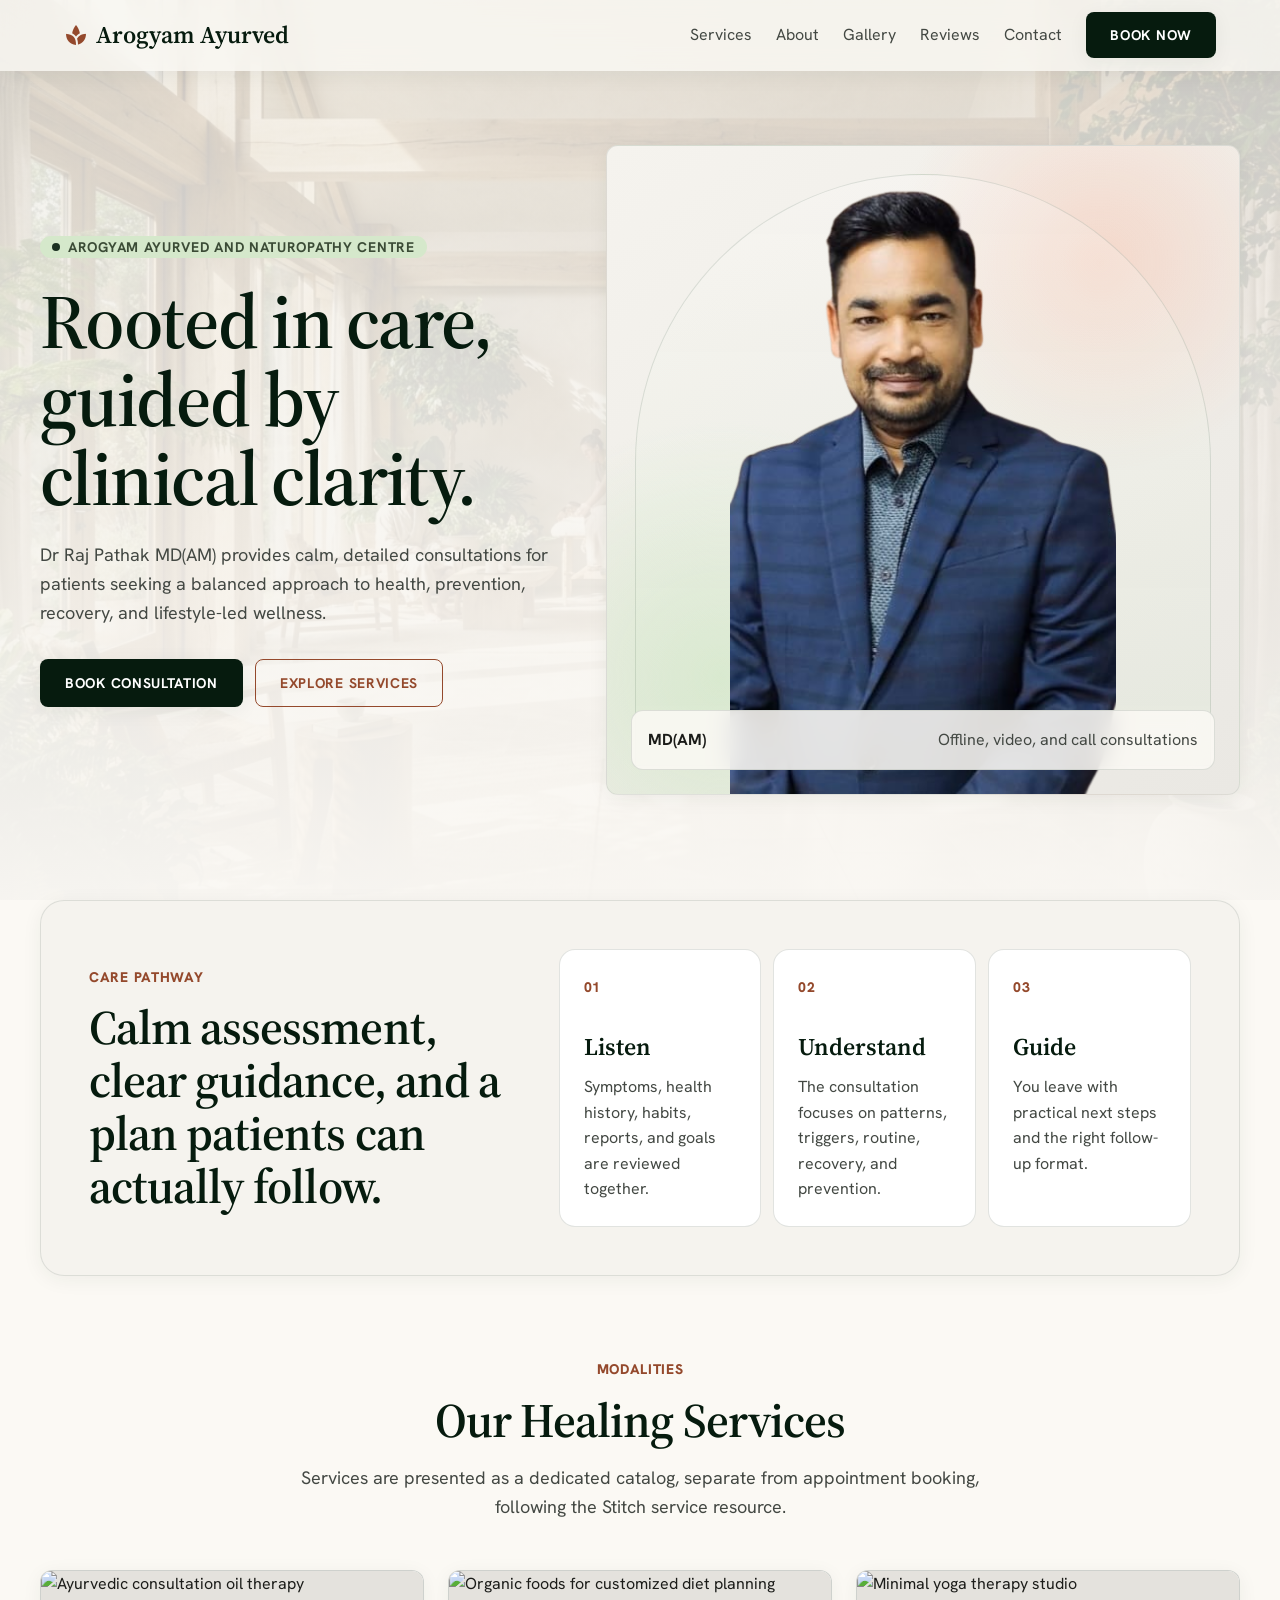
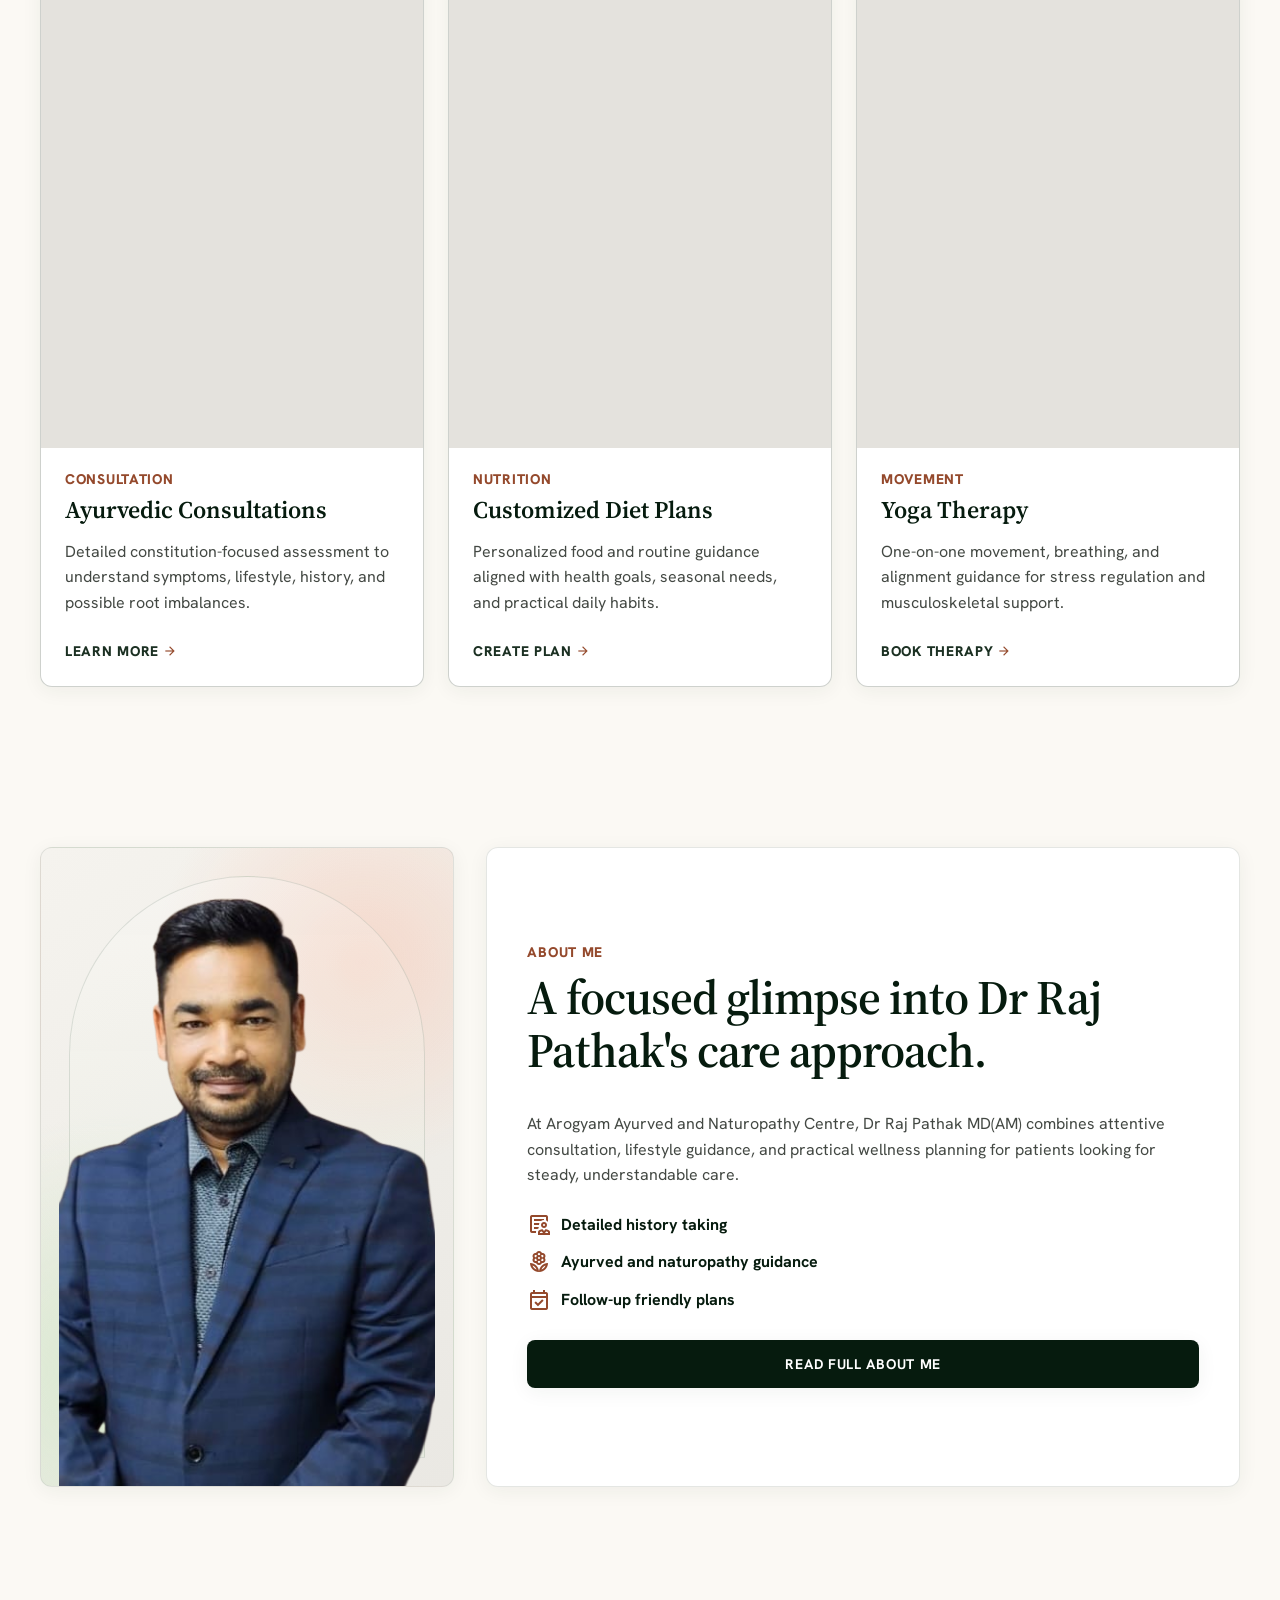
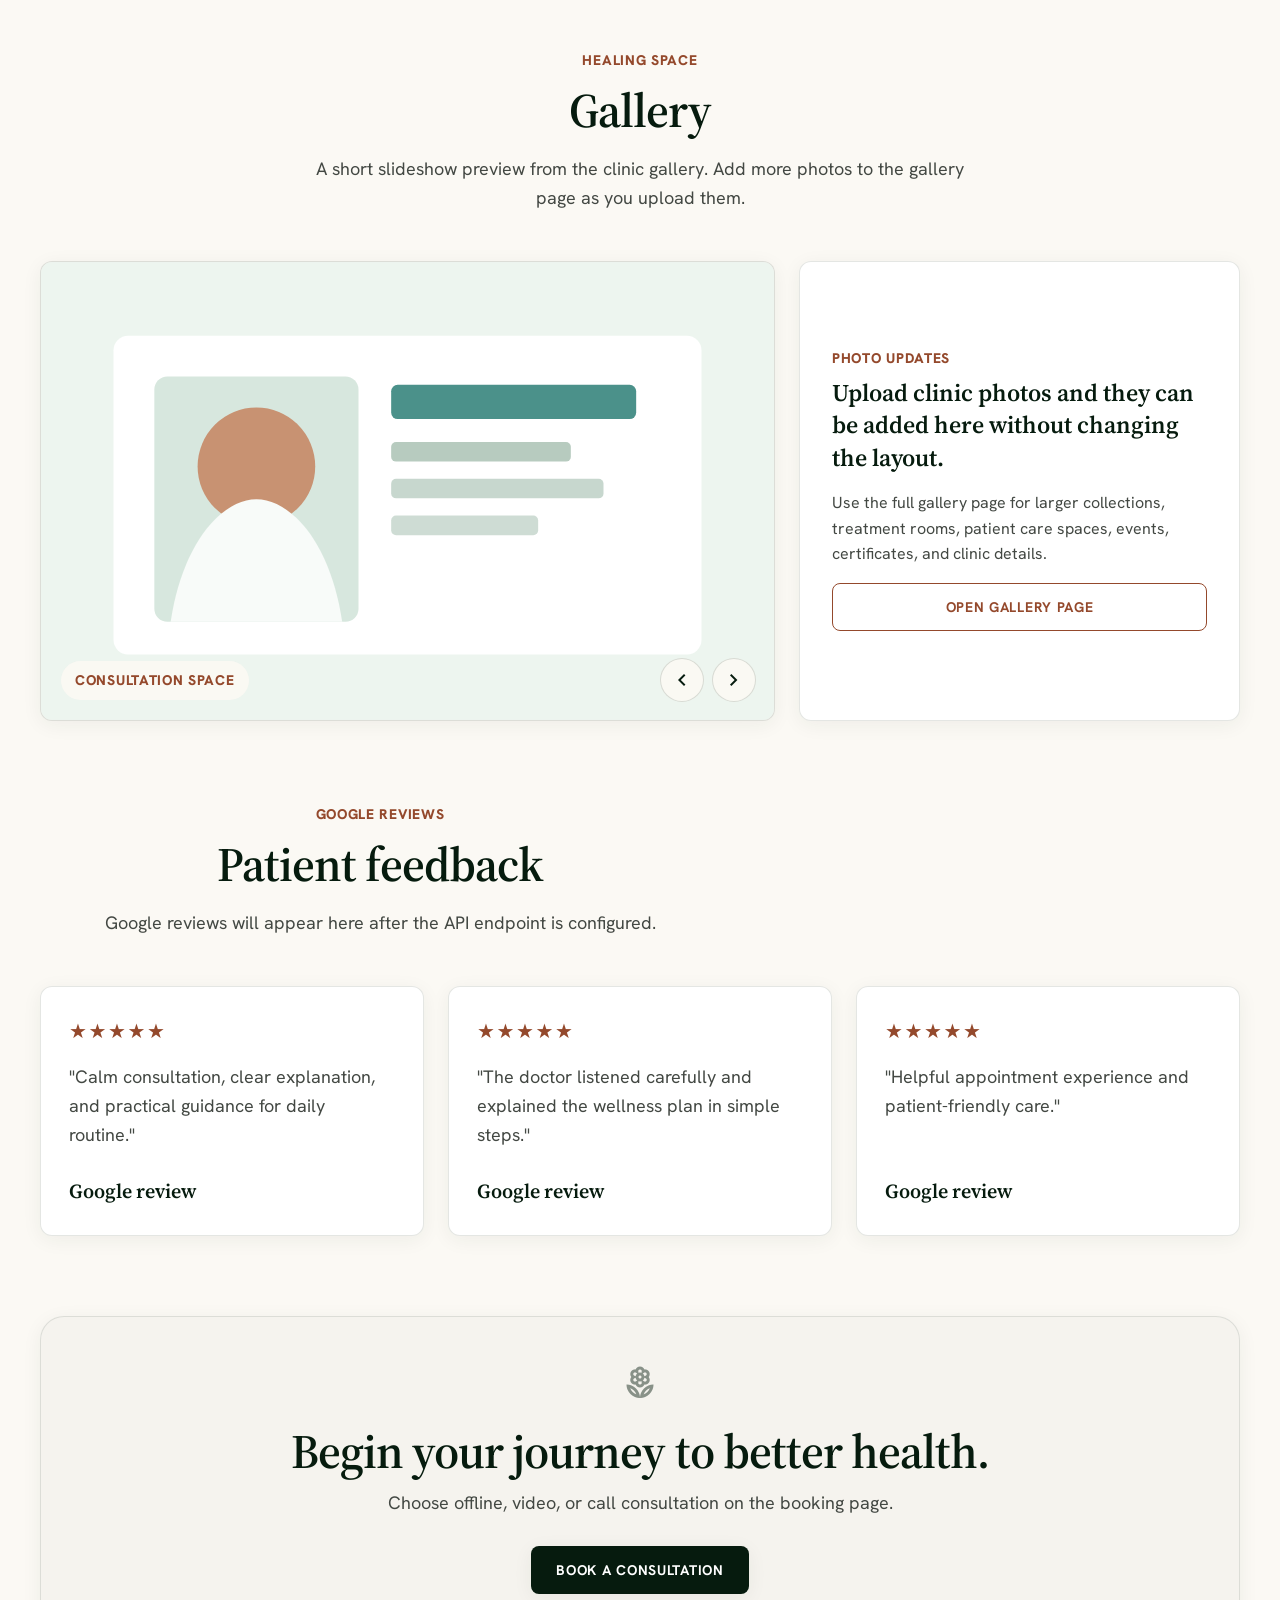
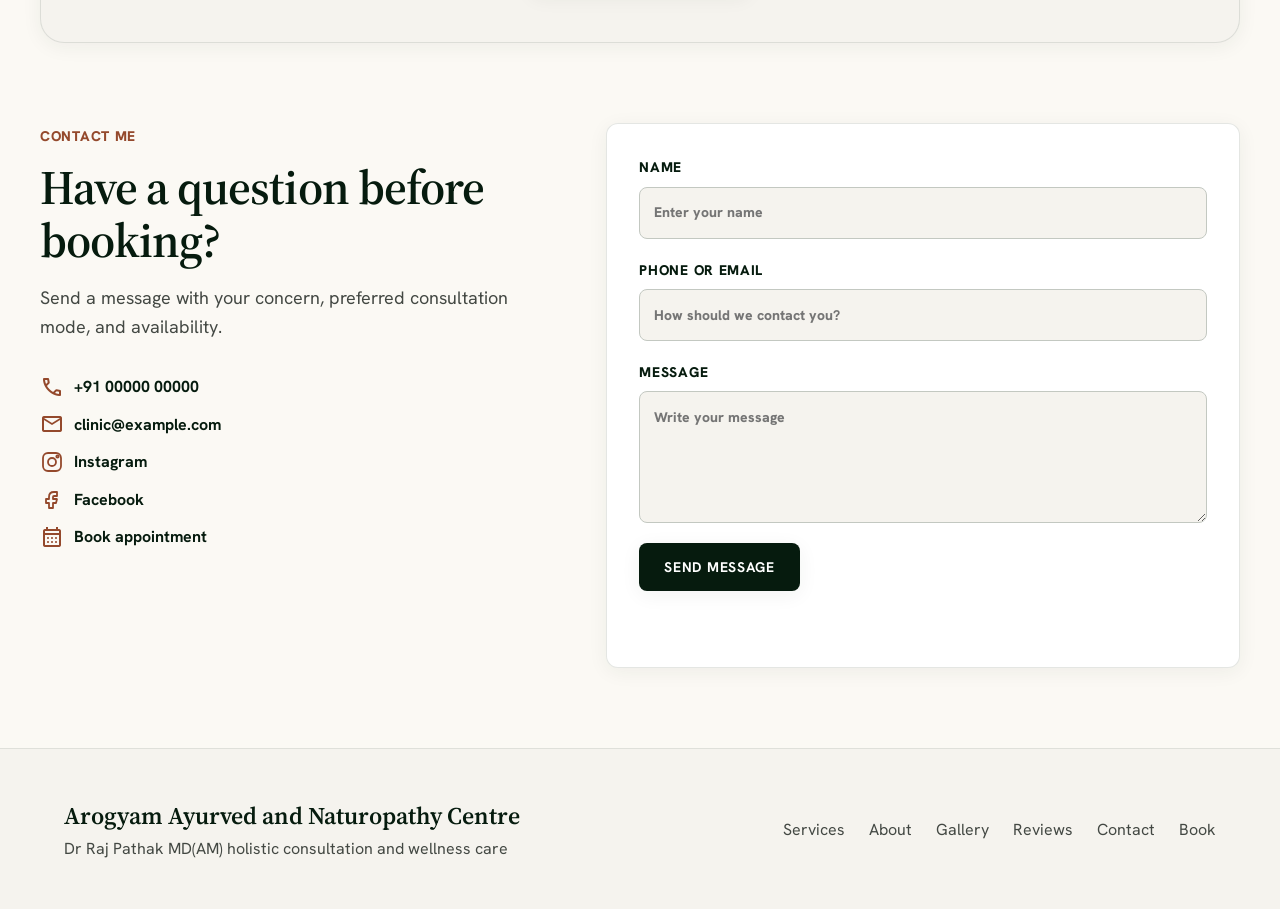
==== index.html @ 29e3ee37 "initial commit" ====
<!doctype html>
<html lang="en">
  <head>
    <meta charset="UTF-8" />
    <meta name="viewport" content="width=device-width, initial-scale=1.0" />
    <meta name="description" content="Arogyam Ayurved and Naturopathy Centre holistic consultation, wellness services, gallery, reviews, and appointment booking." />
    <title>Arogyam Ayurved and Naturopathy Centre | Dr Raj Pathak MD(AM)</title>
    <link rel="preconnect" href="https://fonts.googleapis.com" />
    <link rel="preconnect" href="https://fonts.gstatic.com" crossorigin />
    <link href="https://fonts.googleapis.com/css2?family=Hanken+Grotesk:wght@400;600;700;800&family=Source+Serif+4:opsz,wght@8..60,500;8..60,600&display=swap" rel="stylesheet" />
    <link href="https://fonts.googleapis.com/css2?family=Material+Symbols+Outlined:wght,FILL@100..700,0..1&display=swap" rel="stylesheet" />
    <link rel="stylesheet" href="styles.css" />
  </head>
  <body>
    <div class="shader-bg" aria-hidden="true">
      <canvas id="shader-canvas"></canvas>
    </div>

    <header class="site-header" data-header>
      <a class="brand" href="#home" aria-label="Arogyam Ayurved and Naturopathy Centre home">
        <span class="material-symbols-outlined brand-icon">spa</span>
        <span>Arogyam Ayurved</span>
      </a>
      <button class="nav-toggle" type="button" aria-label="Open navigation" aria-expanded="false" data-nav-toggle>
        <span class="material-symbols-outlined">menu</span>
      </button>
      <nav class="site-nav" data-nav>
        <a href="#services">Services</a>
        <a href="about-me.html">About</a>
        <a href="gallery.html">Gallery</a>
        <a href="#reviews">Reviews</a>
        <a href="#contact">Contact</a>
        <a class="nav-cta" href="consultation.html">Book Now</a>
      </nav>
    </header>

    <main>
      <section class="hero section-shell reveal" id="home">
        <div class="hero-copy">
          <span class="chip"><span></span>Arogyam Ayurved and Naturopathy Centre</span>
          <h1>Rooted in care, guided by clinical clarity.</h1>
          <p>
            Dr Raj Pathak MD(AM) provides calm, detailed consultations for patients seeking a balanced approach to health,
            prevention, recovery, and lifestyle-led wellness.
          </p>
          <div class="action-row">
            <a class="btn btn-primary" href="consultation.html">Book Consultation</a>
            <a class="btn btn-secondary" href="#services">Explore Services</a>
          </div>
        </div>
        <div class="hero-photo soft-glow">
          <img src="assets/dr-raj-pathak_placeholder.png" alt="Dr Raj Pathak MD(AM)" />
          <div class="photo-note">
            <strong>MD(AM)</strong>
            <span>Offline, video, and call consultations</span>
          </div>
        </div>
      </section>

      <section class="section-shell care-path reveal">
        <div>
          <span class="eyebrow">Care pathway</span>
          <h2>Calm assessment, clear guidance, and a plan patients can actually follow.</h2>
        </div>
        <div class="path-steps">
          <article>
            <span>01</span>
            <strong>Listen</strong>
            <p>Symptoms, health history, habits, reports, and goals are reviewed together.</p>
          </article>
          <article>
            <span>02</span>
            <strong>Understand</strong>
            <p>The consultation focuses on patterns, triggers, routine, recovery, and prevention.</p>
          </article>
          <article>
            <span>03</span>
            <strong>Guide</strong>
            <p>You leave with practical next steps and the right follow-up format.</p>
          </article>
        </div>
      </section>

      <section class="section-shell services-section" id="services">
        <div class="section-heading reveal">
          <span class="eyebrow">Modalities</span>
          <h2>Our Healing Services</h2>
          <p>
            Services are presented as a dedicated catalog, separate from appointment booking, following the Stitch service resource.
          </p>
        </div>

        <div class="services-grid">
          <article class="service-card reveal delay-1">
            <div class="service-image">
              <img src="https://lh3.googleusercontent.com/aida-public/[base64]" alt="Ayurvedic consultation oil therapy" />
            </div>
            <div class="service-body">
              <span>Consultation</span>
              <h3>Ayurvedic Consultations</h3>
              <p>Detailed constitution-focused assessment to understand symptoms, lifestyle, history, and possible root imbalances.</p>
              <a href="service-ayurvedic.html">Learn More <span class="material-symbols-outlined">arrow_forward</span></a>
            </div>
          </article>

          <article class="service-card reveal delay-2">
            <div class="service-image">
              <img src="https://lh3.googleusercontent.com/aida-public/[base64]" alt="Organic foods for customized diet planning" />
            </div>
            <div class="service-body">
              <span>Nutrition</span>
              <h3>Customized Diet Plans</h3>
              <p>Personalized food and routine guidance aligned with health goals, seasonal needs, and practical daily habits.</p>
              <a href="service-diet.html">Create Plan <span class="material-symbols-outlined">arrow_forward</span></a>
            </div>
          </article>

          <article class="service-card reveal delay-3">
            <div class="service-image">
              <img src="https://lh3.googleusercontent.com/aida-public/[base64]" alt="Minimal yoga therapy studio" />
            </div>
            <div class="service-body">
              <span>Movement</span>
              <h3>Yoga Therapy</h3>
              <p>One-on-one movement, breathing, and alignment guidance for stress regulation and musculoskeletal support.</p>
              <a href="service-yoga.html">Book Therapy <span class="material-symbols-outlined">arrow_forward</span></a>
            </div>
          </article>
        </div>
      </section>

      <section class="section-shell about-window" id="about">
        <div class="about-photo about-window-photo soft-glow reveal">
          <img src="assets/dr-raj-pathak_placeholder.png" alt="Dr Raj Pathak portrait" />
        </div>
        <div class="about-window-card reveal delay-1">
          <span class="eyebrow">About me</span>
          <h2>A focused glimpse into Dr Raj Pathak's care approach.</h2>
          <p>
            At Arogyam Ayurved and Naturopathy Centre, Dr Raj Pathak MD(AM) combines attentive consultation,
            lifestyle guidance, and practical wellness planning for patients looking for steady, understandable care.
          </p>
          <div class="about-window-points">
            <span><span class="material-symbols-outlined">clinical_notes</span> Detailed history taking</span>
            <span><span class="material-symbols-outlined">local_florist</span> Ayurved and naturopathy guidance</span>
            <span><span class="material-symbols-outlined">event_available</span> Follow-up friendly plans</span>
          </div>
          <a class="btn btn-primary" href="about-me.html">Read Full About Me</a>
        </div>
      </section>

      <section class="section-shell gallery-section" id="gallery">
        <div class="section-heading reveal">
          <span class="eyebrow">Healing space</span>
          <h2>Gallery</h2>
          <p>A short slideshow preview from the clinic gallery. Add more photos to the gallery page as you upload them.</p>
        </div>
        <div class="gallery-preview reveal">
          <div class="slideshow" data-slideshow>
            <figure class="slide active">
              <img src="assets/gallery-reception.svg" alt="Arogyam clinic reception area" />
              <figcaption>Reception and welcome area</figcaption>
            </figure>
            <figure class="slide">
              <img src="assets/gallery-consultation.svg" alt="Consultation room at Arogyam Ayurved" />
              <figcaption>Consultation space</figcaption>
            </figure>
            <figure class="slide">
              <img src="assets/gallery-patient-care.svg" alt="Patient care at Arogyam clinic" />
              <figcaption>Patient care</figcaption>
            </figure>
            <figure class="slide">
              <img src="assets/gallery-wellness.svg" alt="Wellness therapy setup" />
              <figcaption>Wellness and therapy</figcaption>
            </figure>
            <div class="slide-controls" aria-label="Gallery slideshow controls">
              <button type="button" data-slide-prev aria-label="Previous gallery photo"><span class="material-symbols-outlined">chevron_left</span></button>
              <button type="button" data-slide-next aria-label="Next gallery photo"><span class="material-symbols-outlined">chevron_right</span></button>
            </div>
          </div>
          <div class="gallery-preview-copy">
            <span class="eyebrow">Photo updates</span>
            <h3>Upload clinic photos and they can be added here without changing the layout.</h3>
            <p>Use the full gallery page for larger collections, treatment rooms, patient care spaces, events, certificates, and clinic details.</p>
            <a class="btn btn-secondary" href="gallery.html">Open Gallery Page</a>
          </div>
        </div>
      </section>

      <section class="section-shell reviews-section reveal" id="reviews">
        <div class="section-heading">
          <span class="eyebrow">Google reviews</span>
          <h2>Patient feedback</h2>
          <p data-reviews-status>Loading Google reviews from the clinic profile...</p>
        </div>
        <div class="reviews-grid" data-reviews>
          <article class="review-card">
            <div class="review-stars" aria-label="5 out of 5 stars">★★★★★</div>
            <p>"Calm consultation, clear explanation, and practical guidance for daily routine."</p>
            <strong>Google review</strong>
          </article>
          <article class="review-card">
            <div class="review-stars" aria-label="5 out of 5 stars">★★★★★</div>
            <p>"The doctor listened carefully and explained the wellness plan in simple steps."</p>
            <strong>Google review</strong>
          </article>
          <article class="review-card">
            <div class="review-stars" aria-label="5 out of 5 stars">★★★★★</div>
            <p>"Helpful appointment experience and patient-friendly care."</p>
            <strong>Google review</strong>
          </article>
        </div>
      </section>

      <section class="section-shell cta-panel reveal">
        <span class="material-symbols-outlined">local_florist</span>
        <h2>Begin your journey to better health.</h2>
        <p>Choose offline, video, or call consultation on the booking page.</p>
        <a class="btn btn-primary" href="consultation.html">Book a Consultation</a>
      </section>

      <section class="section-shell contact-section reveal" id="contact">
        <div>
          <span class="eyebrow">Contact me</span>
          <h2>Have a question before booking?</h2>
          <p>Send a message with your concern, preferred consultation mode, and availability.</p>
          <div class="contact-methods">
            <a href="tel:+910000000000"><span class="material-symbols-outlined">call</span> +91 00000 00000</a>
            <a href="mailto:clinic@example.com"><span class="material-symbols-outlined">mail</span> clinic@example.com</a>
            <a href="https://www.instagram.com/" target="_blank" rel="noreferrer" aria-label="Instagram profile">
              <svg class="social-icon" viewBox="0 0 24 24" aria-hidden="true"><rect x="3" y="3" width="18" height="18" rx="5"></rect><circle cx="12" cy="12" r="4"></circle><circle cx="17.5" cy="6.5" r="1.2"></circle></svg>
              Instagram
            </a>
            <a href="https://www.facebook.com/" target="_blank" rel="noreferrer" aria-label="Facebook page">
              <svg class="social-icon" viewBox="0 0 24 24" aria-hidden="true"><path d="M14 8h3V4h-3c-3 0-5 2-5 5v2H6v4h3v5h4v-5h3l1-4h-4V9c0-.6.4-1 1-1Z"></path></svg>
              Facebook
            </a>
            <a href="consultation.html"><span class="material-symbols-outlined">calendar_month</span> Book appointment</a>
          </div>
        </div>
        <form class="contact-form" data-contact-form>
          <label>
            Name
            <input name="name" type="text" required placeholder="Enter your name" />
          </label>
          <label>
            Phone or email
            <input name="contact" type="text" required placeholder="How should we contact you?" />
          </label>
          <label>
            Message
            <textarea name="message" rows="4" required placeholder="Write your message"></textarea>
          </label>
          <button class="btn btn-primary" type="submit">Send Message</button>
          <p class="form-status" role="status" aria-live="polite" data-contact-status></p>
        </form>
      </section>
    </main>

    <footer class="site-footer">
      <div>
        <strong>Arogyam Ayurved and Naturopathy Centre</strong>
        <span>Dr Raj Pathak MD(AM) holistic consultation and wellness care</span>
      </div>
      <nav>
        <a href="#services">Services</a>
        <a href="about-me.html">About</a>
        <a href="gallery.html">Gallery</a>
        <a href="#reviews">Reviews</a>
        <a href="#contact">Contact</a>
        <a href="consultation.html">Book</a>
      </nav>
    </footer>

    <script src="script.js"></script>
  </body>
</html>
---- styles.css ----
:root {
  --surface: #fbf9f4;
  --surface-container-lowest: #ffffff;
  --surface-container-low: #f5f3ee;
  --surface-container: #f0eee9;
  --surface-container-high: #eae8e3;
  --surface-variant: #e4e2dd;
  --on-surface: #1b1c19;
  --on-surface-variant: #434843;
  --outline: #737973;
  --outline-variant: #c3c8c1;
  --primary: #061b0e;
  --primary-container: #1b3022;
  --on-primary: #ffffff;
  --surface-tint: #4d6453;
  --secondary: #94492c;
  --secondary-container: #fe9d7a;
  --tertiary: #0c1a09;
  --tertiary-fixed: #d5e8cb;
  --shadow-glow: 0 4px 20px rgba(27, 48, 34, 0.06);
  --container: 1200px;
  --gutter: 24px;
}

* {
  box-sizing: border-box;
}

html {
  scroll-behavior: smooth;
}

body {
  min-height: 100vh;
  margin: 0;
  color: var(--on-surface);
  background: var(--surface);
  font-family: "Hanken Grotesk", ui-sans-serif, system-ui, -apple-system, BlinkMacSystemFont, "Segoe UI", sans-serif;
  font-size: 16px;
  line-height: 1.6;
  overflow-x: hidden;
}

body::before {
  content: "";
  position: fixed;
  inset: 0;
  z-index: -2;
  background:
    linear-gradient(180deg, rgba(251, 249, 244, 0.78), rgba(251, 249, 244, 0.98)),
    linear-gradient(90deg, rgba(6, 27, 14, 0.16), rgba(148, 73, 44, 0.08)),
    url("stitch_holistic_ayurvedic_wellness_portal/a_wide_angle_cinematic_photograph_of_a_luxury_ayurvedic_and_naturopathic_clinic/screen.png") center / cover no-repeat;
  filter: saturate(0.9);
}

img {
  display: block;
  max-width: 100%;
}

a {
  color: inherit;
  text-decoration: none;
}

button,
input,
select,
textarea {
  font: inherit;
}

.material-symbols-outlined {
  font-variation-settings: "FILL" 0, "wght" 400, "GRAD" 0, "opsz" 24;
}

.shader-bg {
  position: fixed;
  inset: 0;
  z-index: -3;
  opacity: 0.2;
  pointer-events: none;
  mix-blend-mode: multiply;
}

.shader-bg canvas {
  width: 100%;
  height: 100%;
  display: block;
}

.soft-glow {
  box-shadow: var(--shadow-glow);
}

.site-header {
  position: fixed;
  top: 0;
  left: 0;
  right: 0;
  z-index: 50;
  display: flex;
  align-items: center;
  justify-content: space-between;
  gap: 24px;
  padding: 12px max(24px, calc((100vw - var(--container)) / 2 + 24px));
  border-bottom: 1px solid transparent;
  background: rgba(251, 249, 244, 0.8);
  box-shadow: var(--shadow-glow);
  backdrop-filter: blur(14px);
  transition: background 220ms ease, border-color 220ms ease;
}

.site-header.scrolled {
  border-color: rgba(195, 200, 193, 0.45);
  background: rgba(251, 249, 244, 0.95);
}

.brand {
  display: inline-flex;
  align-items: center;
  gap: 8px;
  color: var(--primary);
  font-family: "Source Serif 4", serif;
  font-size: 24px;
  font-weight: 600;
  line-height: 1.4;
}

.brand-icon {
  color: var(--secondary);
  font-variation-settings: "FILL" 1, "wght" 400, "GRAD" 0, "opsz" 24;
}

.site-nav {
  display: flex;
  align-items: center;
  gap: 24px;
}

.site-nav a {
  color: var(--on-surface-variant);
  padding: 4px 0;
  transition: color 180ms ease, transform 180ms ease;
}

.site-nav a:hover {
  color: var(--primary);
  transform: translateY(-1px);
}

.site-nav .nav-cta {
  padding: 12px 24px;
  border-radius: 8px;
  color: var(--on-primary);
  background: var(--primary);
  font-size: 14px;
  font-weight: 700;
  letter-spacing: 0.05em;
  text-transform: uppercase;
  box-shadow: var(--shadow-glow);
}

.site-nav .nav-cta:hover {
  color: var(--on-primary);
  background: var(--surface-tint);
}

.nav-toggle {
  display: none;
  border: 0;
  color: var(--primary);
  background: transparent;
  cursor: pointer;
}

.section-shell {
  width: min(var(--container), calc(100% - 48px));
  margin: 0 auto;
}

.hero {
  display: grid;
  grid-template-columns: minmax(0, 0.9fr) minmax(360px, 1.1fr);
  gap: 48px;
  align-items: center;
  min-height: 100vh;
  padding: 120px 0 80px;
}

.hero-copy {
  max-width: 620px;
}

.chip {
  display: inline-flex;
  align-items: center;
  gap: 8px;
  padding: 4px 12px;
  border-radius: 9999px;
  color: #3b4b36;
  background: var(--tertiary-fixed);
  font-size: 14px;
  font-weight: 700;
  letter-spacing: 0.05em;
  line-height: 1;
  text-transform: uppercase;
}

.chip span {
  width: 8px;
  height: 8px;
  border-radius: 9999px;
  background: var(--primary-container);
}

h1,
h2,
h3 {
  margin: 0;
  color: var(--primary);
  font-family: "Source Serif 4", serif;
  font-weight: 600;
}

h1 {
  margin-top: 24px;
  font-size: clamp(3.2rem, 6vw, 5.75rem);
  line-height: 1.02;
  letter-spacing: -0.02em;
}

h2 {
  font-size: clamp(2.25rem, 4vw, 3rem);
  line-height: 1.1;
  letter-spacing: -0.02em;
}

h3 {
  font-size: 24px;
  line-height: 1.35;
}

.hero p,
.section-heading p,
.intro-panel p,
.about-content p,
.cta-panel p,
.consultation-hero p,
.booking-card p,
.service-body p,
.doctor-card span {
  color: var(--on-surface-variant);
}

.hero p,
.consultation-hero p {
  max-width: 640px;
  margin: 24px 0 0;
  font-size: 18px;
}

.action-row {
  display: flex;
  flex-wrap: wrap;
  gap: 12px;
  margin-top: 32px;
}

.btn,
.booking-card button {
  display: inline-flex;
  align-items: center;
  justify-content: center;
  min-height: 48px;
  padding: 12px 24px;
  border: 1px solid transparent;
  border-radius: 8px;
  cursor: pointer;
  font-size: 14px;
  font-weight: 700;
  letter-spacing: 0.05em;
  line-height: 1;
  text-transform: uppercase;
  transition: transform 180ms ease, background 180ms ease, color 180ms ease, border-color 180ms ease;
}

.btn:hover,
.booking-card button:hover {
  transform: translateY(-2px);
}

.btn-primary {
  color: var(--on-primary);
  background: var(--primary);
  box-shadow: var(--shadow-glow);
}

.btn-primary:hover {
  background: var(--surface-tint);
}

.btn-secondary {
  color: var(--secondary);
  border-color: var(--secondary);
  background: transparent;
}

.btn-secondary:hover {
  color: var(--on-primary);
  background: var(--secondary);
}

.hero-photo,
.about-photo {
  position: relative;
  overflow: hidden;
  border: 1px solid rgba(195, 200, 193, 0.45);
  border-radius: 12px;
  background:
    radial-gradient(circle at 78% 18%, rgba(254, 157, 122, 0.28), transparent 13rem),
    radial-gradient(circle at 18% 82%, rgba(213, 232, 203, 0.85), transparent 16rem),
    linear-gradient(145deg, var(--surface-container-low), var(--surface-container-high));
}

.hero-photo {
  min-height: 650px;
}

.hero-photo::before,
.about-photo::before {
  content: "";
  position: absolute;
  inset: 28px;
  border: 1px solid rgba(77, 100, 83, 0.16);
  border-radius: 9999px 9999px 12px 12px;
  background: linear-gradient(180deg, rgba(255, 255, 255, 0.24), rgba(213, 232, 203, 0.22));
}

.hero-photo img,
.about-photo img {
  width: 100%;
  height: 100%;
  object-fit: cover;
}

.hero-photo img {
  position: absolute;
  inset: 0;
  z-index: 1;
  object-fit: contain;
  object-position: center bottom;
  padding: 22px 18px 0;
}

.photo-note {
  z-index: 2;
  position: absolute;
  left: 24px;
  right: 24px;
  bottom: 24px;
  display: flex;
  justify-content: space-between;
  gap: 16px;
  padding: 16px;
  border: 1px solid rgba(195, 200, 193, 0.55);
  border-radius: 12px;
  background: rgba(251, 249, 244, 0.88);
  backdrop-filter: blur(12px);
}

.photo-note strong,
.photo-note span {
  display: block;
}

.photo-note span {
  color: var(--on-surface-variant);
}

.intro-panel,
.care-path,
.cta-panel {
  padding: 48px;
  border: 1px solid rgba(195, 200, 193, 0.5);
  border-radius: 24px;
  background: var(--surface-container-low);
  text-align: center;
  box-shadow: var(--shadow-glow);
}

.care-path {
  display: grid;
  grid-template-columns: 0.8fr 1.2fr;
  gap: 48px;
  align-items: center;
  text-align: left;
}

.care-path h2 {
  margin-top: 12px;
}

.path-steps {
  display: grid;
  grid-template-columns: repeat(3, minmax(0, 1fr));
  gap: 12px;
}

.path-steps article {
  min-height: 190px;
  padding: 24px;
  border: 1px solid rgba(195, 200, 193, 0.5);
  border-radius: 16px;
  background: var(--surface-container-lowest);
}

.path-steps span {
  color: var(--secondary);
  font-size: 14px;
  font-weight: 800;
  letter-spacing: 0.05em;
}

.path-steps strong {
  display: block;
  margin-top: 28px;
  color: var(--primary);
  font-family: "Source Serif 4", serif;
  font-size: 24px;
  font-weight: 600;
}

.path-steps p {
  margin: 8px 0 0;
  color: var(--on-surface-variant);
}

.intro-panel .material-symbols-outlined,
.cta-panel .material-symbols-outlined {
  color: var(--primary);
  font-size: 36px;
  opacity: 0.45;
}

.intro-panel h2,
.cta-panel h2 {
  max-width: 760px;
  margin: 16px auto 12px;
}

.intro-panel p,
.cta-panel p {
  max-width: 620px;
  margin: 0 auto;
  font-size: 18px;
}

.services-section,
.about-grid,
.about-window,
.gallery-section,
.reviews-section {
  padding: 80px 0;
}

.section-heading {
  max-width: 680px;
  margin-bottom: 48px;
  text-align: center;
}

.services-section .section-heading,
.gallery-section .section-heading {
  margin-left: auto;
  margin-right: auto;
}

.eyebrow,
.service-body span {
  display: inline-block;
  color: var(--secondary);
  font-size: 14px;
  font-weight: 800;
  letter-spacing: 0.05em;
  line-height: 1;
  text-transform: uppercase;
}

.section-heading h2 {
  margin-top: 12px;
}

.section-heading p {
  margin: 18px auto 0;
  font-size: 18px;
}

.services-grid {
  display: grid;
  grid-template-columns: repeat(3, minmax(0, 1fr));
  gap: 24px;
}

.service-card {
  display: flex;
  min-height: 100%;
  overflow: hidden;
  flex-direction: column;
  border: 1px solid rgba(12, 26, 9, 0.2);
  border-radius: 12px;
  background: var(--surface-container-lowest);
  box-shadow: var(--shadow-glow);
  transition: transform 300ms ease, box-shadow 300ms ease;
}

.service-card:hover {
  transform: translateY(-6px);
  box-shadow: 0 18px 40px rgba(27, 48, 34, 0.1);
}

.service-image {
  position: relative;
  width: 100%;
  aspect-ratio: 4 / 5;
  overflow: hidden;
  background: var(--surface-variant);
}

.service-image img,
.gallery-item img {
  width: 100%;
  height: 100%;
  object-fit: cover;
  transition: transform 700ms ease;
}

.service-card:hover .service-image img,
.gallery-item:hover img {
  transform: scale(1.045);
}

.service-body {
  display: flex;
  flex: 1;
  flex-direction: column;
  padding: 24px;
}

.service-body h3 {
  margin-top: 8px;
  margin-bottom: 12px;
}

.service-body p {
  flex: 1;
  margin: 0 0 24px;
}

.service-body a {
  display: inline-flex;
  align-items: center;
  gap: 4px;
  color: var(--primary-container);
  font-size: 14px;
  font-weight: 800;
  letter-spacing: 0.05em;
  text-transform: uppercase;
  transition: color 180ms ease;
}

.service-body a:hover {
  color: var(--secondary);
}

.about-grid {
  display: grid;
  grid-template-columns: minmax(280px, 0.78fr) minmax(0, 1.22fr);
  gap: 48px;
  align-items: center;
}

.about-window {
  display: grid;
  grid-template-columns: minmax(260px, 0.55fr) minmax(0, 1fr);
  gap: 32px;
  align-items: stretch;
}

.about-photo {
  min-height: 600px;
}

.about-window-photo {
  min-height: 420px;
}

.about-photo img {
  position: relative;
  z-index: 1;
  object-fit: contain;
  object-position: center bottom;
  padding: 28px 18px 0;
}

.about-content h2 {
  margin: 12px 0 18px;
}

.about-window-card {
  display: flex;
  flex-direction: column;
  justify-content: center;
  padding: 40px;
  border: 1px solid rgba(195, 200, 193, 0.45);
  border-radius: 12px;
  background: var(--surface-container-lowest);
  box-shadow: var(--shadow-glow);
}

.about-window-card h2 {
  margin: 12px 0 18px;
}

.about-window-card p,
.about-window-card h3,
.gallery-preview-copy p,
.review-card p,
.about-page-copy p,
.story-copy p,
.value-card p,
.gallery-page-hero p {
  color: var(--on-surface-variant);
}

.about-window-points {
  display: grid;
  gap: 12px;
  margin: 8px 0 28px;
}

.about-window-points span {
  display: inline-flex;
  align-items: center;
  gap: 10px;
  color: var(--primary);
  font-weight: 700;
}

.about-window-points .material-symbols-outlined {
  color: var(--secondary);
}

.credential-grid {
  display: grid;
  grid-template-columns: repeat(3, minmax(0, 1fr));
  gap: 24px;
  margin-top: 32px;
}

.credential-grid div {
  padding: 24px;
  border: 1px solid rgba(12, 26, 9, 0.2);
  border-radius: 12px;
  background: var(--surface-container-lowest);
  text-align: center;
  box-shadow: var(--shadow-glow);
}

.credential-grid .material-symbols-outlined {
  color: var(--secondary);
  font-size: 42px;
  font-variation-settings: "FILL" 1, "wght" 400, "GRAD" 0, "opsz" 24;
}

.credential-grid strong {
  display: block;
  margin: 8px 0;
  color: var(--primary);
  font-family: "Source Serif 4", serif;
  font-size: 22px;
  font-weight: 600;
}

.credential-grid p {
  margin: 0;
  font-size: 15px;
}

.gallery-grid {
  display: grid;
  grid-template-columns: repeat(12, 1fr);
  grid-auto-rows: 250px;
  gap: 12px;
}

.gallery-preview {
  display: grid;
  grid-template-columns: minmax(0, 1.25fr) minmax(300px, 0.75fr);
  gap: 24px;
  align-items: stretch;
}

.gallery-preview-copy {
  display: flex;
  min-height: 100%;
  flex-direction: column;
  justify-content: center;
  padding: 32px;
  border: 1px solid rgba(195, 200, 193, 0.45);
  border-radius: 12px;
  background: var(--surface-container-lowest);
  box-shadow: var(--shadow-glow);
}

.gallery-preview-copy h3 {
  margin-top: 12px;
}

.slideshow {
  position: relative;
  min-height: 460px;
  overflow: hidden;
  border: 1px solid rgba(195, 200, 193, 0.45);
  border-radius: 12px;
  background: var(--surface-container);
  box-shadow: var(--shadow-glow);
}

.slideshow.large {
  min-height: 620px;
}

.slide {
  position: absolute;
  inset: 0;
  margin: 0;
  opacity: 0;
  transition: opacity 450ms ease;
}

.slide.active {
  opacity: 1;
  z-index: 1;
}

.slide img {
  width: 100%;
  height: 100%;
  object-fit: cover;
}

.slide figcaption {
  position: absolute;
  left: 20px;
  bottom: 20px;
  z-index: 2;
  padding: 8px 14px;
  border-radius: 9999px;
  color: var(--secondary);
  background: rgba(251, 249, 244, 0.92);
  font-size: 14px;
  font-weight: 800;
  letter-spacing: 0.05em;
  text-transform: uppercase;
  backdrop-filter: blur(10px);
}

.slide-controls {
  position: absolute;
  right: 18px;
  bottom: 18px;
  z-index: 3;
  display: flex;
  gap: 8px;
}

.slide-controls button {
  display: inline-flex;
  width: 44px;
  height: 44px;
  align-items: center;
  justify-content: center;
  border: 1px solid rgba(195, 200, 193, 0.62);
  border-radius: 9999px;
  color: var(--primary);
  background: rgba(251, 249, 244, 0.92);
  cursor: pointer;
  transition: transform 180ms ease, background 180ms ease;
}

.slide-controls button:hover {
  transform: translateY(-2px);
  background: var(--tertiary-fixed);
}

.reviews-section {
  padding-top: 0;
}

.reviews-grid {
  display: grid;
  grid-template-columns: repeat(3, minmax(0, 1fr));
  gap: 24px;
}

.review-card,
.value-card {
  padding: 28px;
  border: 1px solid rgba(195, 200, 193, 0.45);
  border-radius: 12px;
  background: var(--surface-container-lowest);
  box-shadow: var(--shadow-glow);
}

.review-stars {
  color: var(--secondary);
  font-size: 20px;
  letter-spacing: 0.08em;
}

.review-card p {
  min-height: 96px;
  margin: 16px 0;
  font-size: 18px;
}

.review-card strong {
  color: var(--primary);
  font-family: "Source Serif 4", serif;
  font-size: 20px;
  font-weight: 600;
}

.review-meta {
  display: grid;
  gap: 2px;
}

.review-meta span,
.review-meta a {
  color: var(--on-surface-variant);
  font-size: 14px;
}

.review-meta a {
  width: fit-content;
  color: var(--secondary);
  font-weight: 800;
  text-decoration: underline;
  text-underline-offset: 3px;
}

.social-icon {
  width: 24px;
  height: 24px;
  flex: 0 0 auto;
  fill: none;
  stroke: var(--secondary);
  stroke-linecap: round;
  stroke-linejoin: round;
  stroke-width: 1.8;
}

.about-page-hero {
  display: grid;
  grid-template-columns: minmax(0, 1fr) minmax(320px, 0.72fr);
  gap: 48px;
  align-items: center;
  min-height: 100vh;
  padding: 130px 0 80px;
}

.about-page-copy p,
.gallery-page-hero p {
  max-width: 680px;
  margin: 24px 0 0;
  font-size: 18px;
}

.about-story {
  display: grid;
  grid-template-columns: minmax(0, 0.8fr) minmax(0, 1.2fr);
  gap: 48px;
  padding: 64px 0;
  border-top: 1px solid rgba(195, 200, 193, 0.45);
  border-bottom: 1px solid rgba(195, 200, 193, 0.45);
}

.about-story h2 {
  margin-top: 12px;
}

.story-copy p {
  margin-top: 0;
  font-size: 18px;
}

.values-grid {
  display: grid;
  grid-template-columns: repeat(3, minmax(0, 1fr));
  gap: 24px;
  padding: 80px 0;
}

.value-card .material-symbols-outlined {
  color: var(--secondary);
  font-size: 42px;
  font-variation-settings: "FILL" 1, "wght" 400, "GRAD" 0, "opsz" 24;
}

.value-card h3 {
  margin-top: 12px;
}

.about-credentials {
  padding-bottom: 80px;
}

.gallery-page-hero {
  max-width: 880px;
  padding: 150px 0 56px;
}

.gallery-feature,
.gallery-grid-section {
  padding-bottom: 80px;
}

.gallery-item {
  position: relative;
  grid-column: span 4;
  min-height: 250px;
  margin: 0;
  overflow: hidden;
  border-radius: 12px;
  background: var(--surface-container);
  box-shadow: var(--shadow-glow);
}

.gallery-item.wide {
  grid-column: span 8;
}

.gallery-item figcaption {
  position: absolute;
  left: 16px;
  bottom: 16px;
  padding: 6px 12px;
  border-radius: 9999px;
  color: var(--secondary);
  background: rgba(251, 249, 244, 0.9);
  font-size: 14px;
  font-weight: 800;
  letter-spacing: 0.05em;
  text-transform: uppercase;
  backdrop-filter: blur(10px);
}

.cta-panel {
  margin-bottom: 80px;
}

.cta-panel .btn {
  margin-top: 28px;
}

.contact-section {
  display: grid;
  grid-template-columns: minmax(0, 0.9fr) minmax(320px, 1.1fr);
  gap: 48px;
  align-items: start;
  padding: 0 0 80px;
}

.contact-section h2 {
  margin-top: 12px;
}

.contact-section p {
  max-width: 520px;
  color: var(--on-surface-variant);
  font-size: 18px;
}

.contact-methods {
  display: grid;
  gap: 12px;
  margin-top: 32px;
}

.contact-methods a {
  display: inline-flex;
  align-items: center;
  gap: 10px;
  color: var(--primary);
  font-weight: 700;
}

.contact-methods .material-symbols-outlined {
  color: var(--secondary);
}

.contact-form {
  display: grid;
  gap: 20px;
  padding: 32px;
  border: 1px solid rgba(195, 200, 193, 0.45);
  border-radius: 12px;
  background: var(--surface-container-lowest);
  box-shadow: var(--shadow-glow);
}

.contact-form .btn {
  width: fit-content;
}

.service-detail {
  display: grid;
  grid-template-columns: minmax(0, 0.95fr) minmax(360px, 1.05fr);
  gap: 48px;
  align-items: center;
  min-height: calc(100vh - 120px);
  padding: 140px 0 80px;
}

.service-detail-copy p {
  max-width: 620px;
  color: var(--on-surface-variant);
  font-size: 18px;
}

.service-detail-copy ul {
  display: grid;
  gap: 12px;
  margin: 32px 0;
  padding: 0;
  list-style: none;
}

.service-detail-copy li {
  position: relative;
  padding-left: 28px;
  color: var(--on-surface-variant);
}

.service-detail-copy li::before {
  content: "";
  position: absolute;
  left: 0;
  top: 0.65em;
  width: 10px;
  height: 10px;
  border-radius: 9999px;
  background: var(--secondary);
}

.service-detail-image {
  min-height: 620px;
  overflow: hidden;
  border: 1px solid rgba(195, 200, 193, 0.45);
  border-radius: 12px;
  background: var(--surface-container-low);
}

.service-detail-image img {
  width: 100%;
  height: 100%;
  object-fit: cover;
}

.consultation-hero {
  display: grid;
  grid-template-columns: minmax(0, 1fr) 320px;
  gap: 48px;
  align-items: end;
  padding: 140px 0 48px;
}

.doctor-card {
  overflow: hidden;
  border: 1px solid rgba(195, 200, 193, 0.45);
  border-radius: 12px;
  background: var(--surface-container-lowest);
}

.doctor-card img {
  width: 100%;
  height: 360px;
  object-fit: cover;
  object-position: center top;
}

.doctor-card div {
  padding: 16px;
}

.doctor-card strong,
.doctor-card span {
  display: block;
}

.booking-options {
  display: grid;
  grid-template-columns: repeat(3, minmax(0, 1fr));
  gap: 24px;
  padding-bottom: 48px;
}

.booking-card {
  display: flex;
  flex-direction: column;
  padding: 48px;
  border: 1px solid rgba(195, 200, 193, 0.45);
  border-radius: 12px;
  background: var(--surface-container-lowest);
  box-shadow: var(--shadow-glow);
  transition: transform 300ms ease, border-color 180ms ease;
}

.booking-card:hover,
.booking-card.active {
  transform: translateY(-6px);
  border-color: rgba(148, 73, 44, 0.45);
}

.booking-card > .material-symbols-outlined {
  color: var(--secondary);
  font-size: 44px;
  font-variation-settings: "FILL" 1, "wght" 400, "GRAD" 0, "opsz" 24;
}

.booking-card h2 {
  margin-top: 20px;
  font-size: 32px;
  line-height: 1.25;
}

.booking-card p {
  flex: 1;
  margin: 12px 0 28px;
}

.booking-card button {
  width: 100%;
  color: var(--on-primary);
  background: var(--primary);
}

.booking-card:nth-child(2) button {
  background: var(--secondary);
}

.appointment-form-shell {
  padding-bottom: 80px;
}

.booking-form {
  display: grid;
  gap: 24px;
  max-width: 840px;
  margin: 0 auto;
  padding: 48px;
  border: 1px solid rgba(195, 200, 193, 0.45);
  border-radius: 12px;
  background: var(--surface-container-lowest);
  box-shadow: var(--shadow-glow);
}

.form-header h2 {
  margin-top: 12px;
}

.form-header p {
  margin: 10px 0 0;
  color: var(--on-surface-variant);
}

.selected-service {
  display: inline-flex;
  width: fit-content;
  padding: 8px 12px;
  border-radius: 9999px;
  background: var(--tertiary-fixed);
  color: #3b4b36;
  font-size: 14px;
  font-weight: 800;
}

.form-grid {
  display: grid;
  grid-template-columns: repeat(2, minmax(0, 1fr));
  gap: 24px;
}

label {
  display: grid;
  gap: 8px;
  color: var(--primary);
  font-size: 14px;
  font-weight: 800;
  letter-spacing: 0.05em;
  text-transform: uppercase;
}

input,
select,
textarea {
  width: 100%;
  border: 1px solid var(--outline-variant);
  border-radius: 8px;
  background: var(--surface-container-low);
  color: var(--on-surface);
}

input,
select {
  min-height: 52px;
  padding: 0 14px;
}

textarea {
  min-height: 132px;
  padding: 14px;
  resize: vertical;
}

input:focus,
select:focus,
textarea:focus {
  border-color: var(--surface-tint);
  outline: 3px solid rgba(77, 100, 83, 0.18);
}

.form-status {
  min-height: 24px;
  margin: 0;
  color: var(--secondary);
  font-weight: 800;
}

.form-status a {
  display: inline-flex;
  margin-left: 12px;
  color: var(--primary);
  text-decoration: underline;
  text-underline-offset: 3px;
}

.site-footer {
  position: relative;
  z-index: 1;
  display: flex;
  align-items: center;
  justify-content: space-between;
  gap: 24px;
  padding: 48px max(24px, calc((100vw - var(--container)) / 2 + 24px));
  border-top: 1px solid rgba(195, 200, 193, 0.45);
  background: var(--surface-container-low);
}

.site-footer strong,
.site-footer span {
  display: block;
}

.site-footer strong {
  color: var(--primary);
  font-family: "Source Serif 4", serif;
  font-size: 24px;
  font-weight: 600;
}

.site-footer span,
.site-footer a {
  color: var(--on-surface-variant);
}

.site-footer nav {
  display: flex;
  flex-wrap: wrap;
  gap: 24px;
}

.site-footer a:hover {
  color: var(--secondary);
}

.reveal {
  opacity: 0;
  transform: translateY(30px);
  transition: opacity 800ms cubic-bezier(0.5, 0, 0, 1), transform 800ms cubic-bezier(0.5, 0, 0, 1);
}

.reveal.active {
  opacity: 1;
  transform: translateY(0);
}

.delay-1 {
  transition-delay: 100ms;
}

.delay-2 {
  transition-delay: 200ms;
}

.delay-3 {
  transition-delay: 300ms;
}

.delay-4 {
  transition-delay: 400ms;
}

@media (max-width: 1050px) {
  .hero,
  .about-grid,
  .about-window,
  .about-page-hero,
  .about-story,
  .gallery-preview,
  .consultation-hero,
  .care-path,
  .contact-section,
  .service-detail {
    grid-template-columns: 1fr;
  }

  .hero {
    padding-top: 130px;
  }

  .hero-photo,
  .about-photo {
    min-height: 620px;
  }

  .services-grid,
  .booking-options,
  .reviews-grid,
  .values-grid {
    grid-template-columns: repeat(2, minmax(0, 1fr));
  }

  .credential-grid {
    grid-template-columns: 1fr;
  }
}

@media (max-width: 760px) {
  .site-header {
    padding: 12px 16px;
  }

  .brand {
    font-size: 22px;
  }

  .nav-toggle {
    display: inline-flex;
  }

  .site-nav {
    position: absolute;
    top: calc(100% + 8px);
    right: 16px;
    display: none;
    width: min(320px, calc(100vw - 32px));
    flex-direction: column;
    align-items: stretch;
    gap: 4px;
    padding: 12px;
    border: 1px solid rgba(195, 200, 193, 0.55);
    border-radius: 12px;
    background: var(--surface-container-lowest);
    box-shadow: var(--shadow-glow);
  }

  .site-nav.open {
    display: flex;
  }

  .site-nav a {
    padding: 10px 12px;
  }

  .site-nav .nav-cta {
    justify-content: center;
  }

  .section-shell {
    width: min(var(--container), calc(100% - 32px));
  }

  h1 {
    font-size: 36px;
    line-height: 1.2;
  }

  h2 {
    font-size: 32px;
  }

  .hero,
  .consultation-hero {
    gap: 32px;
  }

  .hero-photo,
  .about-photo {
    min-height: 540px;
  }

  .intro-panel,
  .cta-panel,
  .booking-card,
  .booking-form {
    padding: 24px;
  }

  .services-grid,
  .reviews-grid,
  .values-grid,
  .booking-options,
  .form-grid,
  .path-steps,
  .gallery-preview {
    grid-template-columns: 1fr;
  }

  .services-section,
  .about-grid,
  .about-window,
  .gallery-section,
  .reviews-section {
    padding: 56px 0;
  }

  .about-window-card,
  .gallery-preview-copy {
    padding: 24px;
  }

  .about-page-hero,
  .gallery-page-hero {
    padding-top: 120px;
  }

  .about-story,
  .values-grid,
  .about-credentials,
  .gallery-feature,
  .gallery-grid-section {
    padding-bottom: 56px;
  }

  .gallery-grid {
    grid-template-columns: 1fr;
    grid-auto-rows: 260px;
  }

  .gallery-item,
  .gallery-item.wide {
    grid-column: auto;
  }

  .slideshow,
  .slideshow.large {
    min-height: 360px;
  }

  .photo-note,
  .site-footer {
    flex-direction: column;
    align-items: flex-start;
  }
}
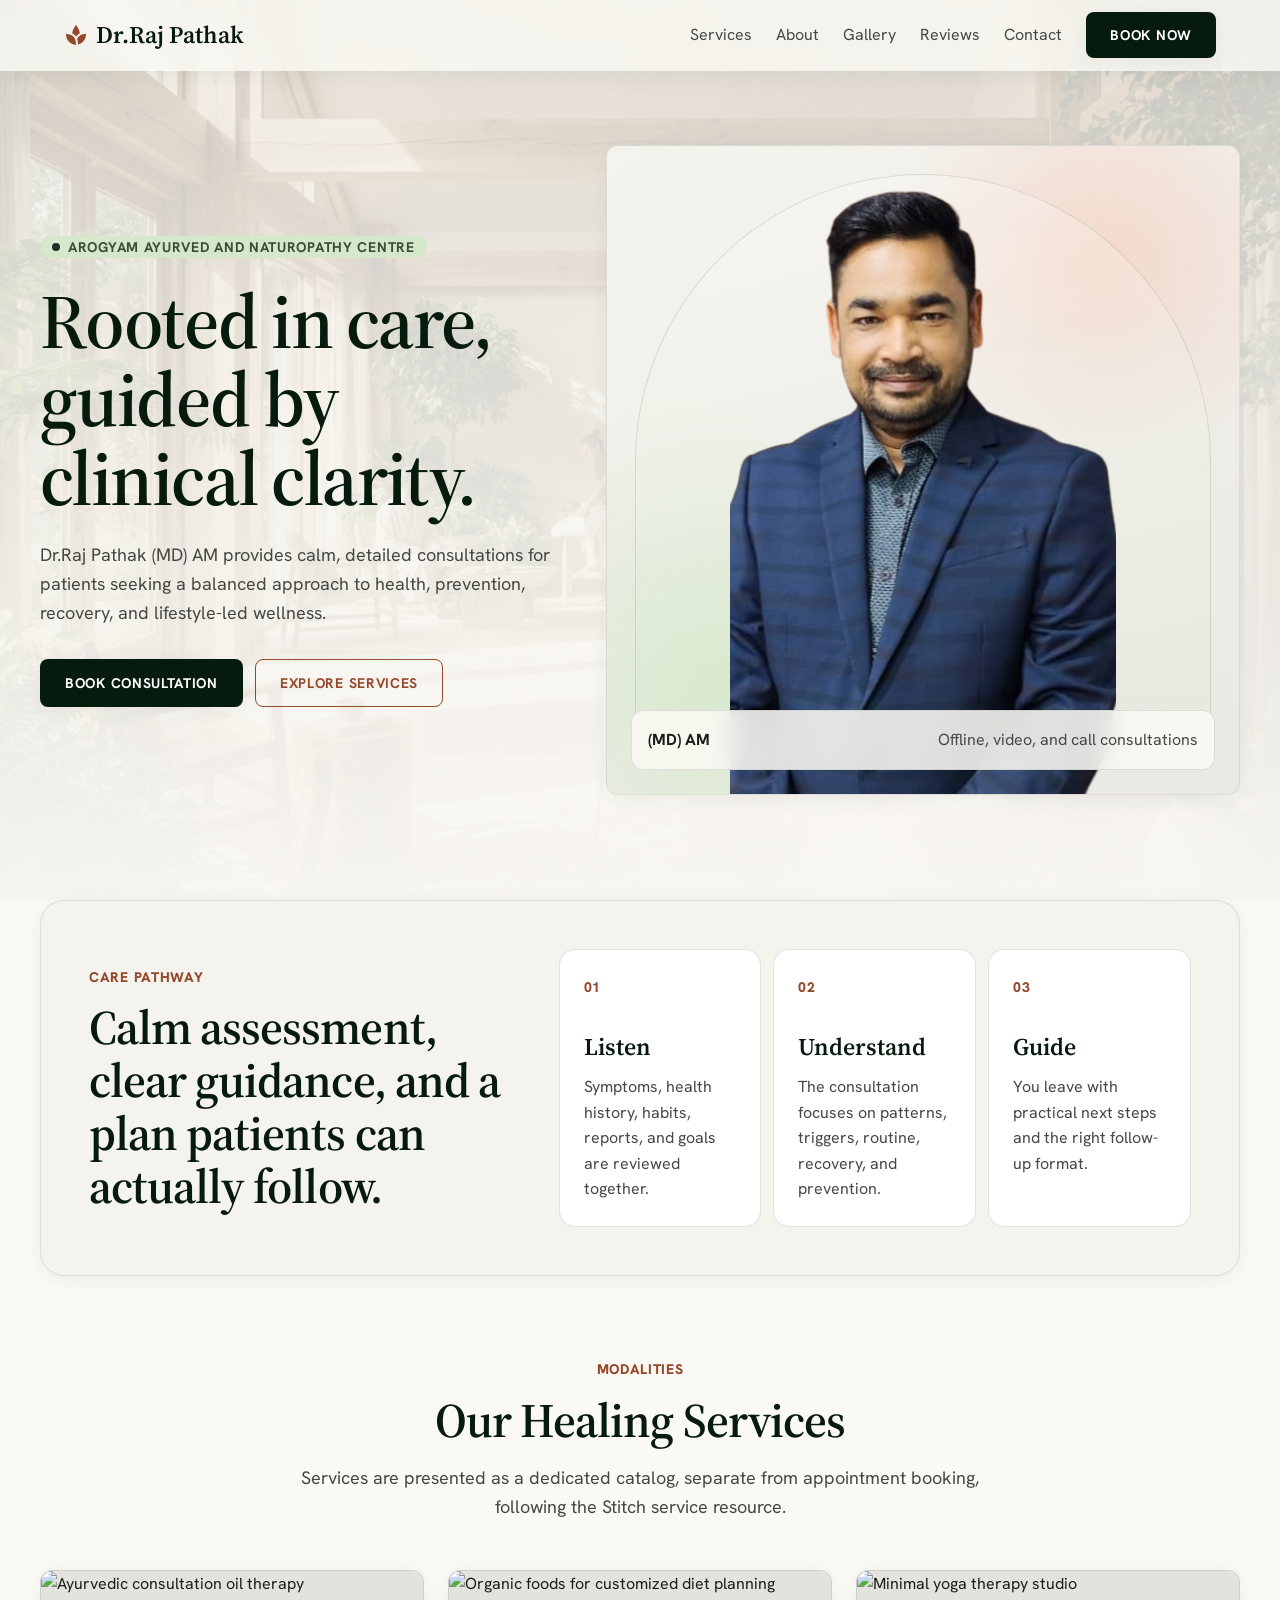
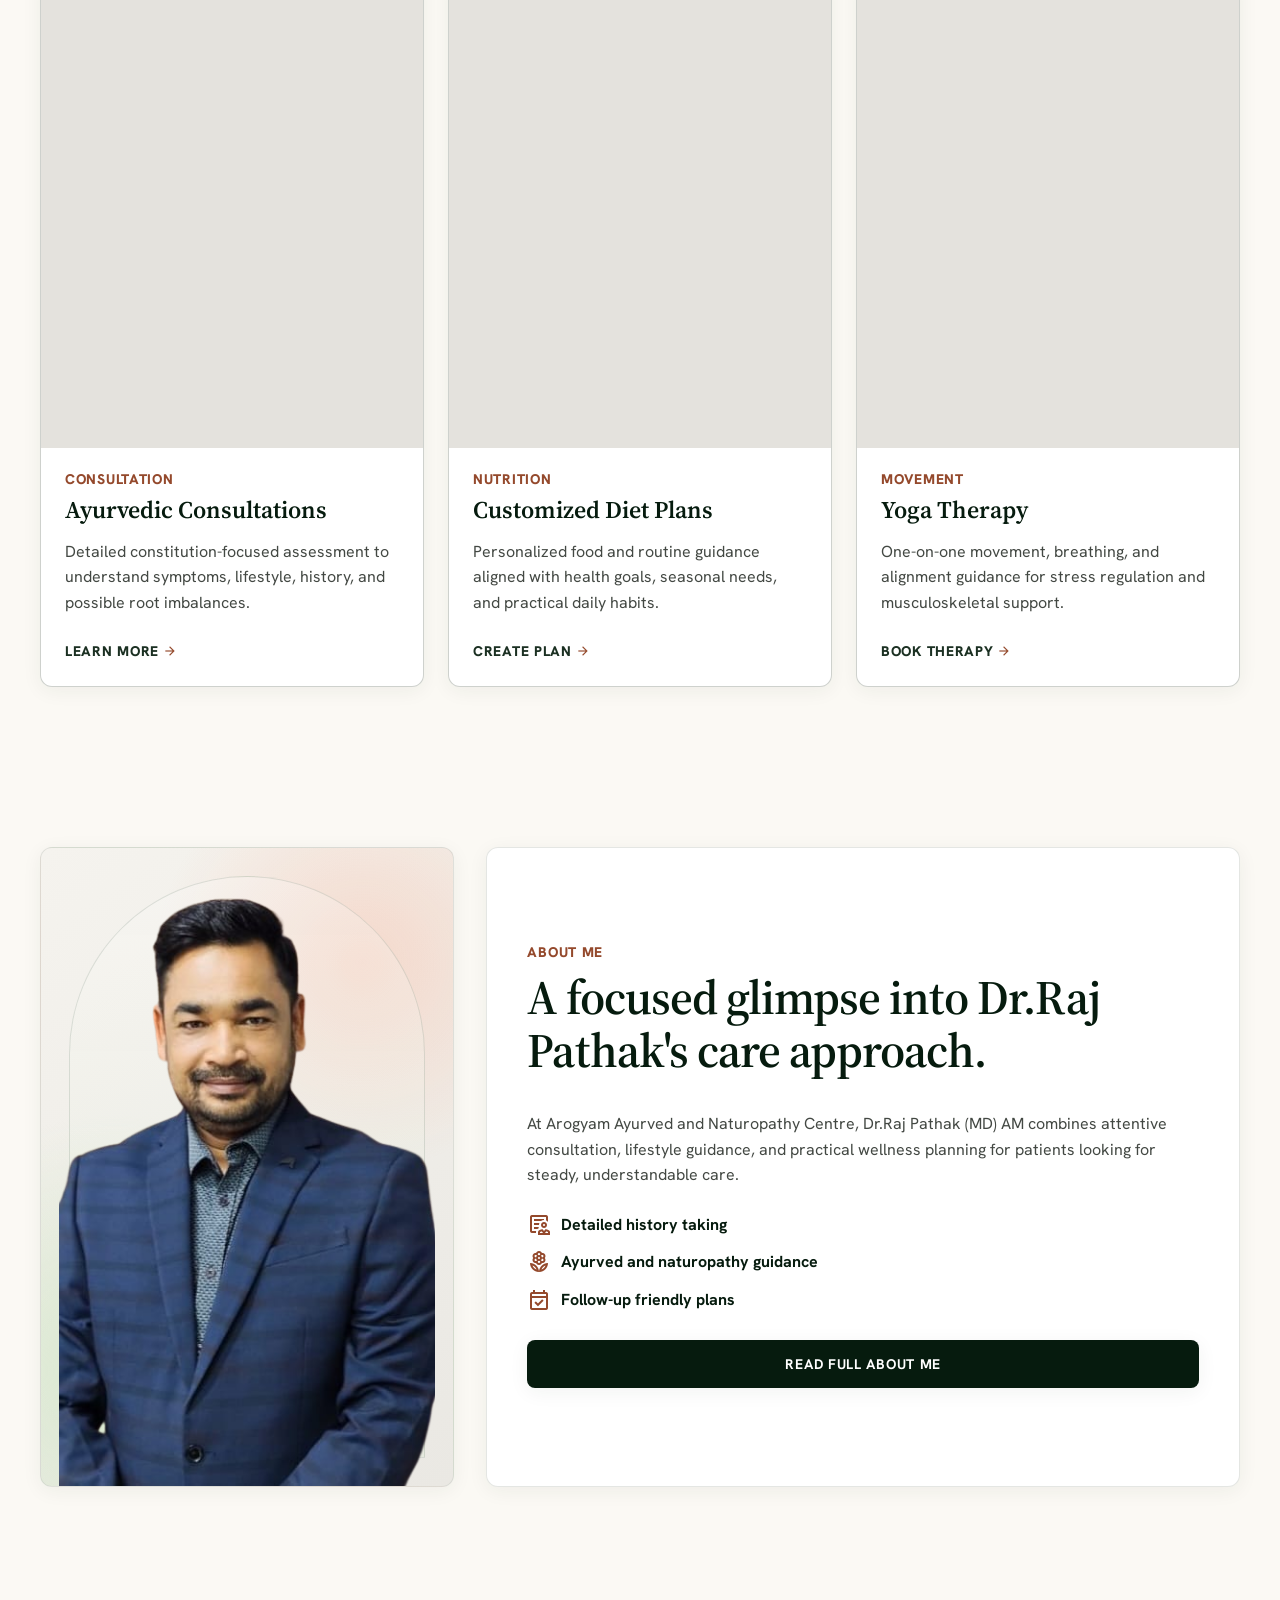
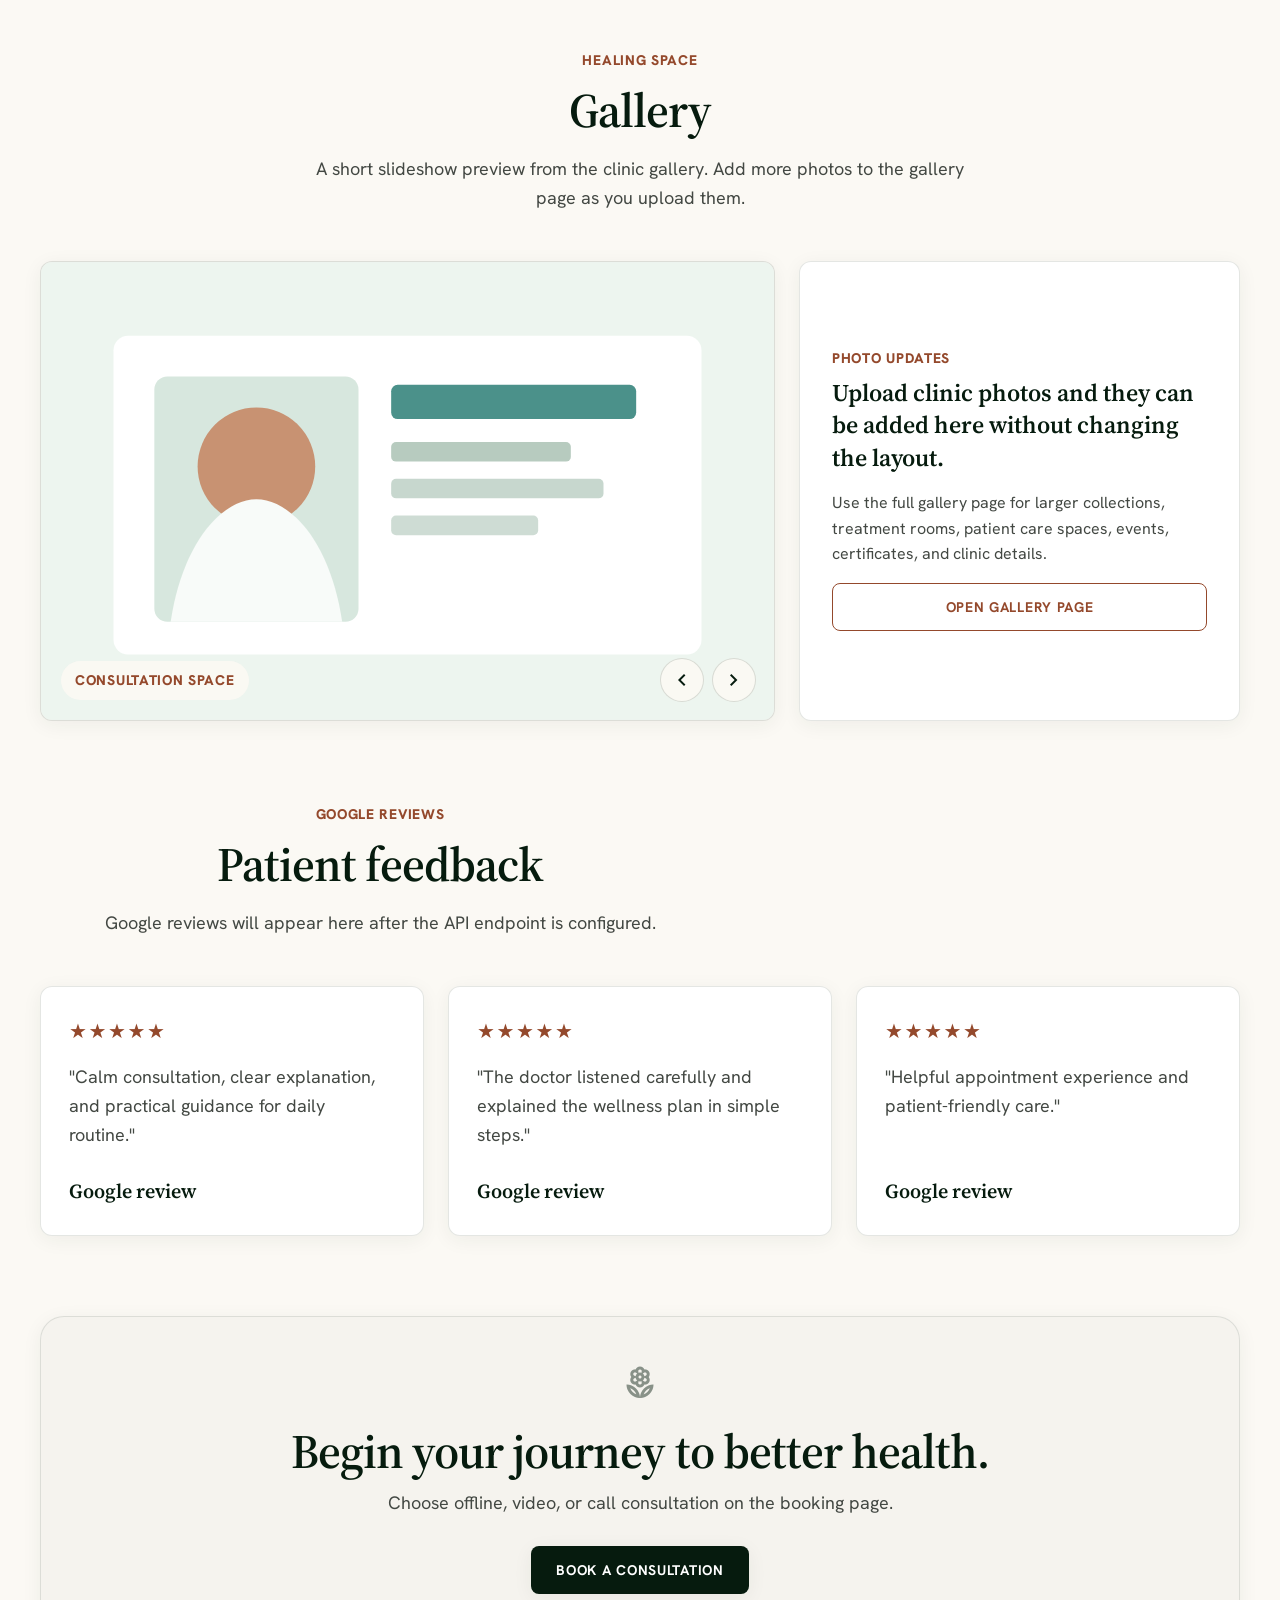
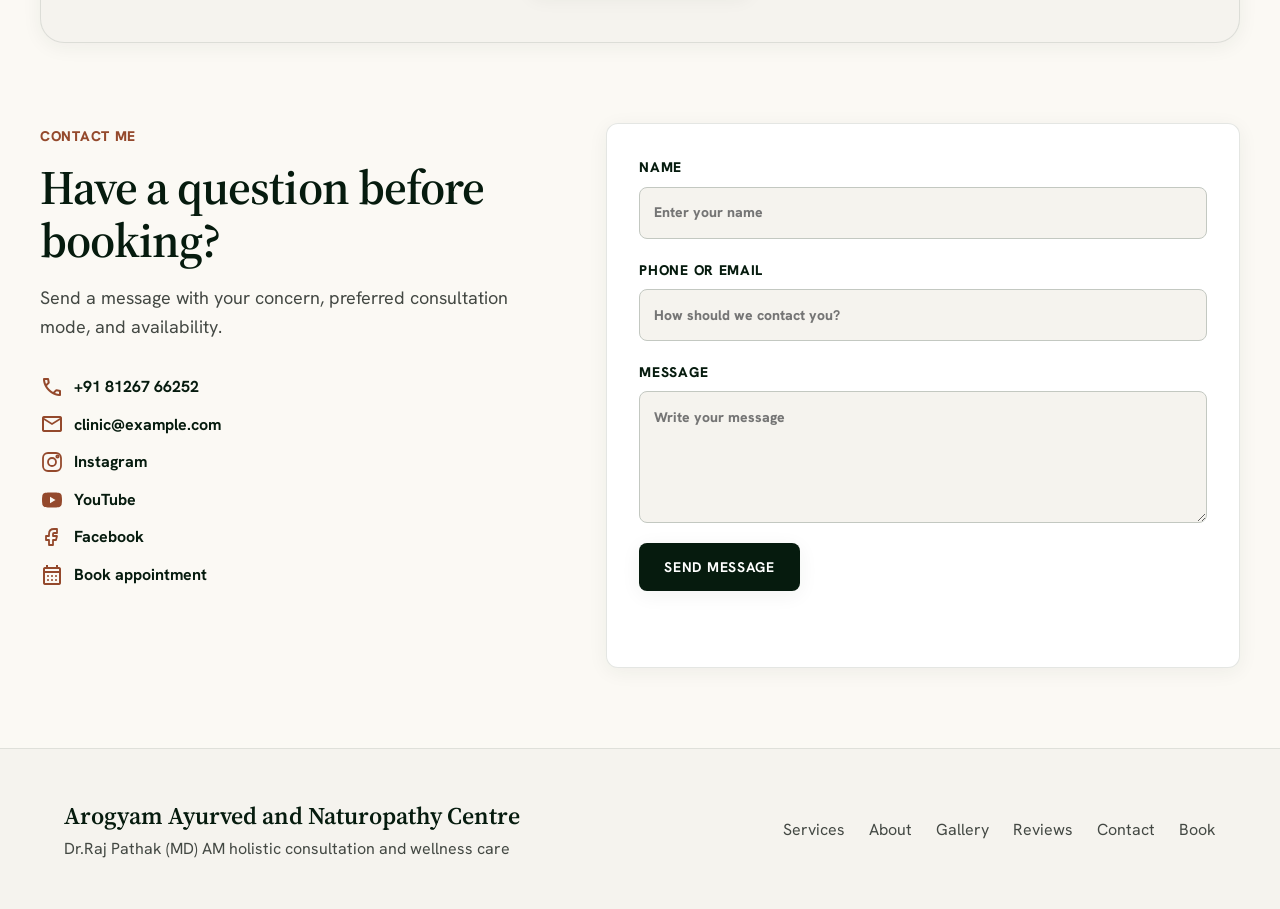
==== commit e9202e84: "some changes" ====
--- a/index.html
+++ b/index.html
@@ -4,7 +4,7 @@
     <meta charset="UTF-8" />
     <meta name="viewport" content="width=device-width, initial-scale=1.0" />
     <meta name="description" content="Arogyam Ayurved and Naturopathy Centre holistic consultation, wellness services, gallery, reviews, and appointment booking." />
-    <title>Arogyam Ayurved and Naturopathy Centre | Dr Raj Pathak MD(AM)</title>
+    <title>Dr.Raj Pathak (MD) AM | Arogyam Ayurved and Naturopathy Centre</title>
     <link rel="preconnect" href="https://fonts.googleapis.com" />
     <link rel="preconnect" href="https://fonts.gstatic.com" crossorigin />
     <link href="https://fonts.googleapis.com/css2?family=Hanken+Grotesk:wght@400;600;700;800&family=Source+Serif+4:opsz,wght@8..60,500;8..60,600&display=swap" rel="stylesheet" />
@@ -17,9 +17,9 @@
     </div>
 
     <header class="site-header" data-header>
-      <a class="brand" href="#home" aria-label="Arogyam Ayurved and Naturopathy Centre home">
+      <a class="brand" href="#home" aria-label="Dr.Raj Pathak home">
         <span class="material-symbols-outlined brand-icon">spa</span>
-        <span>Arogyam Ayurved</span>
+        <span>Dr.Raj Pathak</span>
       </a>
       <button class="nav-toggle" type="button" aria-label="Open navigation" aria-expanded="false" data-nav-toggle>
         <span class="material-symbols-outlined">menu</span>
@@ -40,7 +40,7 @@
           <span class="chip"><span></span>Arogyam Ayurved and Naturopathy Centre</span>
           <h1>Rooted in care, guided by clinical clarity.</h1>
           <p>
-            Dr Raj Pathak MD(AM) provides calm, detailed consultations for patients seeking a balanced approach to health,
+            Dr.Raj Pathak (MD) AM provides calm, detailed consultations for patients seeking a balanced approach to health,
             prevention, recovery, and lifestyle-led wellness.
           </p>
           <div class="action-row">
@@ -49,9 +49,9 @@
           </div>
         </div>
         <div class="hero-photo soft-glow">
-          <img src="assets/dr-raj-pathak_placeholder.png" alt="Dr Raj Pathak MD(AM)" />
+          <img src="assets/dr-raj-pathak_placeholder.png" alt="Dr.Raj Pathak (MD) AM" />
           <div class="photo-note">
-            <strong>MD(AM)</strong>
+            <strong>(MD) AM</strong>
             <span>Offline, video, and call consultations</span>
           </div>
         </div>
@@ -131,13 +131,13 @@
 
       <section class="section-shell about-window" id="about">
         <div class="about-photo about-window-photo soft-glow reveal">
-          <img src="assets/dr-raj-pathak_placeholder.png" alt="Dr Raj Pathak portrait" />
+          <img src="assets/dr-raj-pathak_placeholder.png" alt="Dr.Raj Pathak portrait" />
         </div>
         <div class="about-window-card reveal delay-1">
           <span class="eyebrow">About me</span>
-          <h2>A focused glimpse into Dr Raj Pathak's care approach.</h2>
+          <h2>A focused glimpse into Dr.Raj Pathak's care approach.</h2>
           <p>
-            At Arogyam Ayurved and Naturopathy Centre, Dr Raj Pathak MD(AM) combines attentive consultation,
+            At Arogyam Ayurved and Naturopathy Centre, Dr.Raj Pathak (MD) AM combines attentive consultation,
             lifestyle guidance, and practical wellness planning for patients looking for steady, understandable care.
           </p>
           <div class="about-window-points">
@@ -225,11 +225,15 @@
           <h2>Have a question before booking?</h2>
           <p>Send a message with your concern, preferred consultation mode, and availability.</p>
           <div class="contact-methods">
-            <a href="tel:+910000000000"><span class="material-symbols-outlined">call</span> +91 00000 00000</a>
+            <a href="tel:+918126766252" aria-label="Call Dr.Raj Pathak at +91 81267 66252"><span class="material-symbols-outlined">call</span> +91 81267 66252</a>
             <a href="mailto:clinic@example.com"><span class="material-symbols-outlined">mail</span> clinic@example.com</a>
-            <a href="https://www.instagram.com/" target="_blank" rel="noreferrer" aria-label="Instagram profile">
+            <a href="https://www.instagram.com/dr.raj.pathak?utm_source=qr&amp;igsh=OXRncHpwZHExMWoy" target="_blank" rel="noreferrer" aria-label="Dr.Raj Pathak on Instagram">
               <svg class="social-icon" viewBox="0 0 24 24" aria-hidden="true"><rect x="3" y="3" width="18" height="18" rx="5"></rect><circle cx="12" cy="12" r="4"></circle><circle cx="17.5" cy="6.5" r="1.2"></circle></svg>
               Instagram
+            </a>
+            <a href="https://youtube.com/@drrajpathak?si=siOhHr5ldr-YrhCD" target="_blank" rel="noreferrer" aria-label="Dr.Raj Pathak on YouTube">
+              <svg class="social-icon social-icon-fill" viewBox="0 0 24 24" aria-hidden="true"><path d="M21.6 7.2a3 3 0 0 0-2.1-2.1C17.6 4.6 12 4.6 12 4.6s-5.6 0-7.5.5a3 3 0 0 0-2.1 2.1A31 31 0 0 0 2 12a31 31 0 0 0 .4 4.8 3 3 0 0 0 2.1 2.1c1.9.5 7.5.5 7.5.5s5.6 0 7.5-.5a3 3 0 0 0 2.1-2.1A31 31 0 0 0 22 12a31 31 0 0 0-.4-4.8ZM10 15.2V8.8l5.5 3.2-5.5 3.2Z"></path></svg>
+              YouTube
             </a>
             <a href="https://www.facebook.com/" target="_blank" rel="noreferrer" aria-label="Facebook page">
               <svg class="social-icon" viewBox="0 0 24 24" aria-hidden="true"><path d="M14 8h3V4h-3c-3 0-5 2-5 5v2H6v4h3v5h4v-5h3l1-4h-4V9c0-.6.4-1 1-1Z"></path></svg>
@@ -260,7 +264,7 @@
     <footer class="site-footer">
       <div>
         <strong>Arogyam Ayurved and Naturopathy Centre</strong>
-        <span>Dr Raj Pathak MD(AM) holistic consultation and wellness care</span>
+        <span>Dr.Raj Pathak (MD) AM holistic consultation and wellness care</span>
       </div>
       <nav>
         <a href="#services">Services</a>
--- a/styles.css
+++ b/styles.css
@@ -862,6 +862,11 @@
   stroke-width: 1.8;
 }
 
+.social-icon-fill {
+  fill: var(--secondary);
+  stroke: none;
+}
+
 .about-page-hero {
   display: grid;
   grid-template-columns: minmax(0, 1fr) minmax(320px, 0.72fr);
